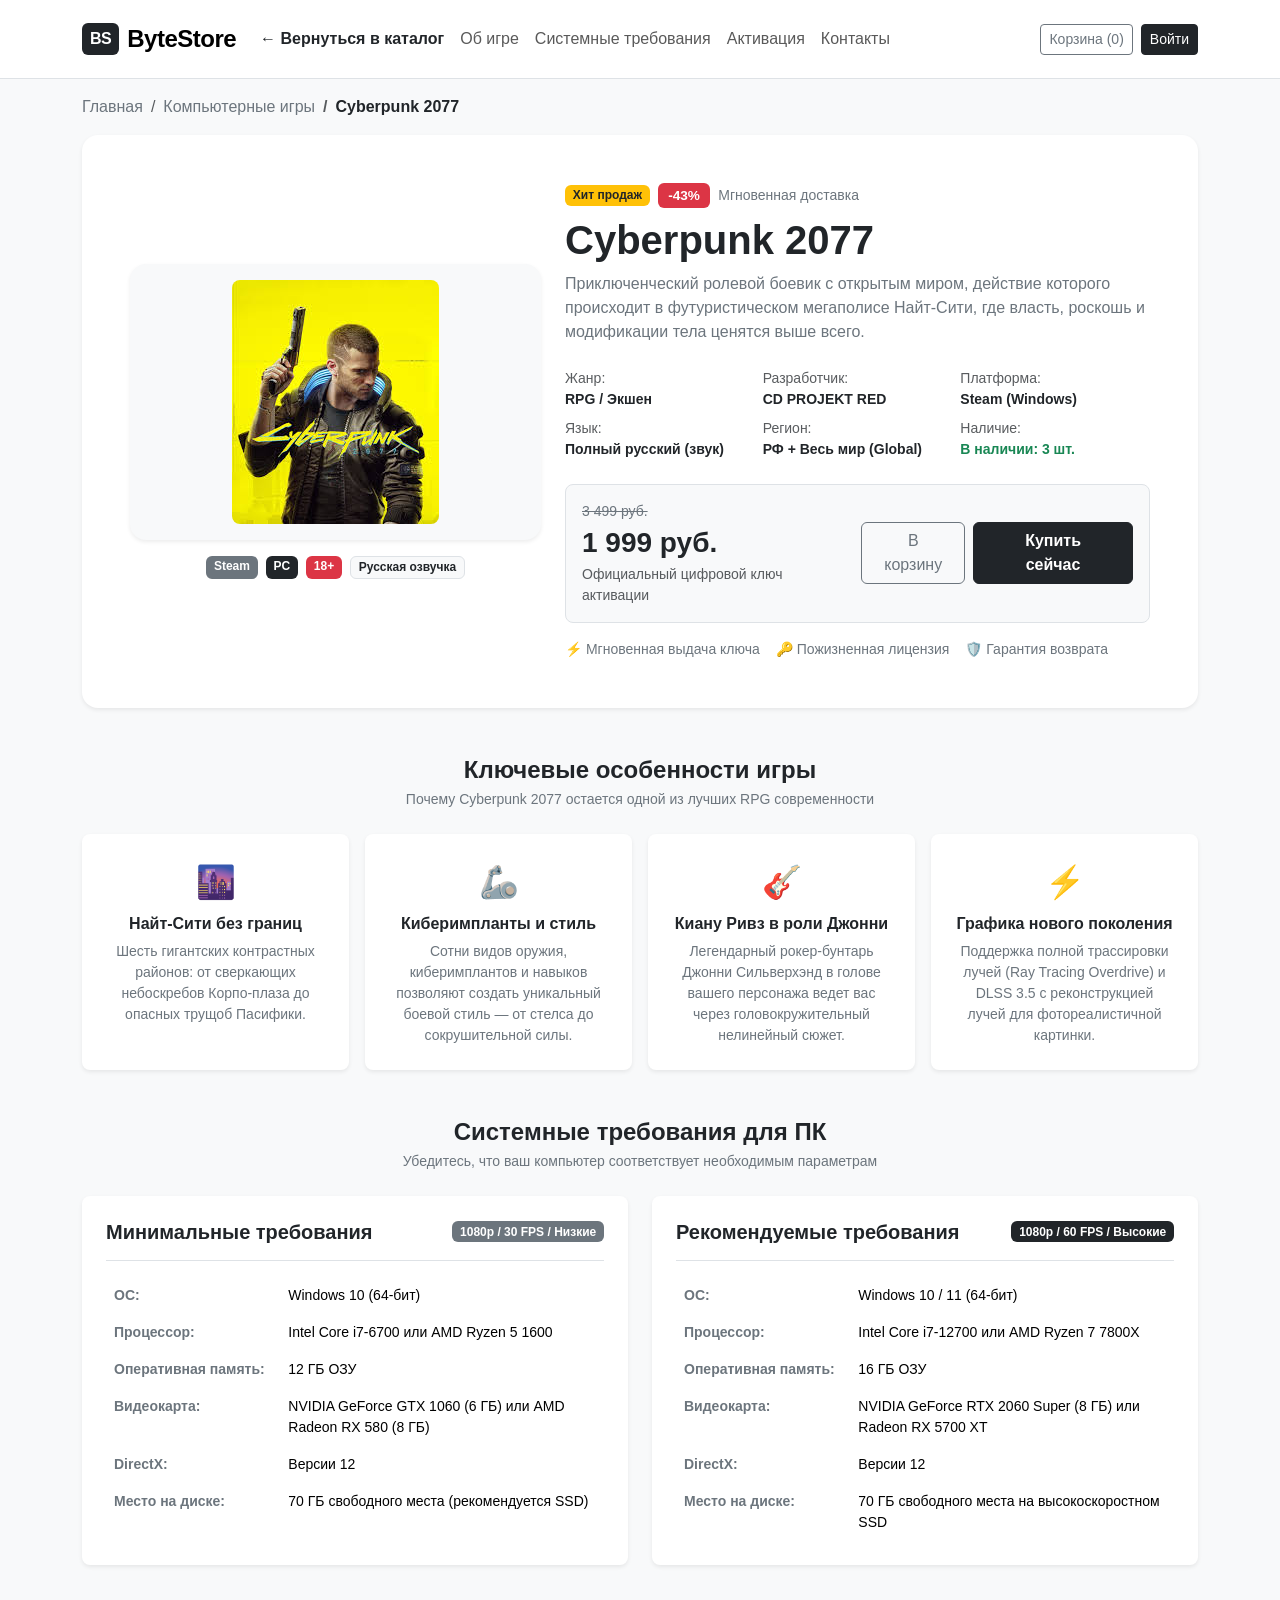
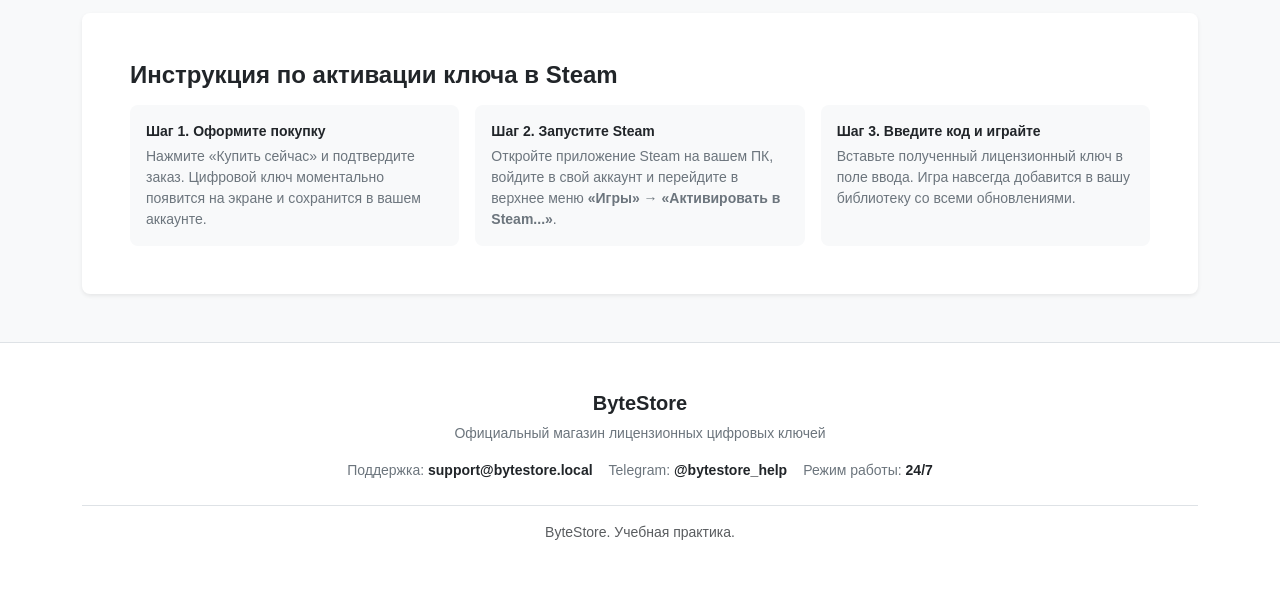
==== cyberpunk.html @ dc024607 "ByteStore" ====
<!DOCTYPE html>
<html lang="ru">
<head>
    <meta charset="UTF-8">
    <meta name="viewport" content="width=device-width, initial-scale=1.0">
    <title>Cyberpunk 2077 — Купить лицензионный ключ Steam | ByteStore</title>
    <!-- шрифты и стили -->
    <link href="https://api.fontshare.com/v2/css?f[]=satoshi@700,500,400&display=swap" rel="stylesheet">
    <link href="https://cdn.jsdelivr.net/npm/bootstrap@5.3.3/dist/css/bootstrap.min.css" rel="stylesheet">
    <style>
        body {
            font-family: 'Satoshi', -apple-system, BlinkMacSystemFont, "Segoe UI", Roboto, sans-serif;
            background-color: #f8f9fa;
            color: #212529;
        }
        .navbar-brand {
            letter-spacing: -0.5px;
        }
        .badge-discount {
            background-color: #dc3545;
            font-size: 0.85rem;
            padding: 0.35rem 0.65rem;
        }
        .feature-box {
            transition: transform 0.2s ease, box-shadow 0.2s ease;
        }
        .feature-box:hover {
            transform: translateY(-3px);
            box-shadow: 0 0.5rem 1rem rgba(0, 0, 0, 0.08) !important;
        }
        .specs-table th {
            width: 35%;
            font-weight: 600;
            color: #6c757d;
        }
    </style>
</head>
<body class="d-flex flex-column min-vh-100">

    <!-- навигационная панель -->
    <nav class="navbar navbar-expand-lg navbar-light bg-white border-bottom sticky-top py-3">
        <div class="container">
            <a class="navbar-brand fw-bold fs-4 d-flex align-items-center gap-2" href="/">
                <span class="bg-dark text-white rounded px-2 py-1 fs-6">BS</span>
                <span>ByteStore</span>
            </a>

            <button class="navbar-toggler border-0" type="button" data-bs-toggle="collapse" data-bs-target="#navbarNav">
                <span class="navbar-toggler-icon"></span>
            </button>

            <div class="collapse navbar-collapse" id="navbarNav">
                <ul class="navbar-nav me-auto">
                    <li class="nav-item">
                        <a class="nav-link text-dark fw-semibold" href="/#catalog">← Вернуться в каталог</a>
                    </li>
                    <li class="nav-item">
                        <a class="nav-link" href="#about">Об игре</a>
                    </li>
                    <li class="nav-item">
                        <a class="nav-link" href="#specs">Системные требования</a>
                    </li>
                    <li class="nav-item">
                        <a class="nav-link" href="#activation">Активация</a>
                    </li>
                    <li class="nav-item">
                        <a class="nav-link" href="#contacts">Контакты</a>
                    </li>
                </ul>

                <div class="d-flex align-items-center gap-2">
                    <button class="btn btn-outline-secondary btn-sm" id="cartBtn" type="button" data-bs-toggle="modal" data-bs-target="#cartModal">
                        Корзина (<span id="cartCount">0</span>)
                    </button>
                    <div id="authContainer">
                        <button class="btn btn-dark btn-sm" id="loginNavBtn" type="button" data-bs-toggle="modal" data-bs-target="#authModal">
                            Войти
                        </button>
                    </div>
                </div>
            </div>
        </div>
    </nav>

    <!-- хлебные крошки -->
    <div class="container py-3">
        <nav aria-label="breadcrumb">
            <ol class="breadcrumb mb-0 small">
                <li class="breadcrumb-item"><a href="/" class="text-secondary text-decoration-none">Главная</a></li>
                <li class="breadcrumb-item"><a href="/#catalog" class="text-secondary text-decoration-none">Компьютерные игры</a></li>
                <li class="breadcrumb-item active text-dark fw-semibold" aria-current="page">Cyberpunk 2077</li>
            </ol>
        </nav>
    </div>

    <!-- главный промо-блок игры -->
    <section class="container mb-5" id="about">
        <div class="card border-0 shadow-sm rounded-4 overflow-hidden bg-white p-4 p-lg-5">
            <div class="row g-4 align-items-center">
                <!-- постер товара -->
                <div class="col-12 col-lg-5 text-center">
                    <div class="p-3 bg-light rounded-4 shadow-sm">
                        <img src="img/cyberpunk.png" alt="Cyberpunk 2077" class="img-fluid rounded-3" style="max-height: 380px; object-fit: contain;">
                    </div>
                    <div class="d-flex justify-content-center gap-2 mt-3">
                        <span class="badge bg-secondary">Steam</span>
                        <span class="badge bg-dark">PC</span>
                        <span class="badge bg-danger">18+</span>
                        <span class="badge bg-light text-dark border">Русская озвучка</span>
                    </div>
                </div>

                <!-- информация о товаре и кнопка покупки -->
                <div class="col-12 col-lg-7">
                    <div class="d-flex align-items-center gap-2 mb-2">
                        <span class="badge bg-warning text-dark fw-semibold">Хит продаж</span>
                        <span class="badge badge-discount fw-semibold">-43%</span>
                        <span class="text-secondary small">Мгновенная доставка</span>
                    </div>

                    <h1 class="display-6 fw-bold mb-2">Cyberpunk 2077</h1>
                    <p class="text-secondary lead fs-6 mb-4">
                        Приключенческий ролевой боевик с открытым миром, действие которого происходит в футуристическом мегаполисе Найт-Сити, где власть, роскошь и модификации тела ценятся выше всего.
                    </p>

                    <!-- параметры в виде сетки -->
                    <div class="row g-2 mb-4 small text-secondary">
                        <div class="col-6 col-sm-4">
                            <span class="d-block text-muted">Жанр:</span>
                            <strong class="text-dark">RPG / Экшен</strong>
                        </div>
                        <div class="col-6 col-sm-4">
                            <span class="d-block text-muted">Разработчик:</span>
                            <strong class="text-dark">CD PROJEKT RED</strong>
                        </div>
                        <div class="col-6 col-sm-4">
                            <span class="d-block text-muted">Платформа:</span>
                            <strong class="text-dark">Steam (Windows)</strong>
                        </div>
                        <div class="col-6 col-sm-4">
                            <span class="d-block text-muted">Язык:</span>
                            <strong class="text-dark">Полный русский (звук)</strong>
                        </div>
                        <div class="col-6 col-sm-4">
                            <span class="d-block text-muted">Регион:</span>
                            <strong class="text-dark">РФ + Весь мир (Global)</strong>
                        </div>
                        <div class="col-6 col-sm-4">
                            <span class="d-block text-muted">Наличие:</span>
                            <strong class="text-success" id="stock-1">В наличии: 3 шт.</strong>
                        </div>
                    </div>

                    <!-- блок цены и покупки -->
                    <div class="p-3 bg-light rounded-3 border d-flex flex-column flex-sm-row justify-content-between align-items-sm-center gap-3">
                        <div>
                            <div class="text-secondary small text-decoration-line-through">3 499 руб.</div>
                            <div class="fw-bold fs-3 text-dark">1 999 руб.</div>
                            <div class="text-muted small">Официальный цифровой ключ активации</div>
                        </div>
                        <div class="d-flex gap-2">
                            <button class="btn btn-outline-secondary btn-buy px-3" data-id="1" data-name="Cyberpunk 2077" data-price="1999">
                                В корзину
                            </button>
                            <button class="btn btn-dark px-4 fw-semibold" id="buyInstantBtn">
                                Купить сейчас
                            </button>
                        </div>
                    </div>

                    <div class="mt-3 text-secondary small d-flex gap-3">
                        <span>⚡ Мгновенная выдача ключа</span>
                        <span>🔑 Пожизненная лицензия</span>
                        <span>🛡️ Гарантия возврата</span>
                    </div>
                </div>
            </div>
        </div>
    </section>

    <!-- ключевые особенности игры -->
    <section class="container mb-5">
        <div class="text-center mb-4">
            <h2 class="h4 fw-bold mb-1">Ключевые особенности игры</h2>
            <p class="text-secondary small mb-0">Почему Cyberpunk 2077 остается одной из лучших RPG современности</p>
        </div>

        <div class="row g-3">
            <div class="col-12 col-md-6 col-lg-3">
                <div class="card h-100 border-0 shadow-sm p-4 bg-white feature-box rounded-3 text-center">
                    <div class="fs-2 mb-2">🌆</div>
                    <h5 class="fw-bold fs-6 mb-2">Найт-Сити без границ</h5>
                    <p class="text-secondary small mb-0">Шесть гигантских контрастных районов: от сверкающих небоскребов Корпо-плаза до опасных трущоб Пасифики.</p>
                </div>
            </div>
            <div class="col-12 col-md-6 col-lg-3">
                <div class="card h-100 border-0 shadow-sm p-4 bg-white feature-box rounded-3 text-center">
                    <div class="fs-2 mb-2">🦾</div>
                    <h5 class="fw-bold fs-6 mb-2">Киберимпланты и стиль</h5>
                    <p class="text-secondary small mb-0">Сотни видов оружия, киберимплантов и навыков позволяют создать уникальный боевой стиль — от стелса до сокрушительной силы.</p>
                </div>
            </div>
            <div class="col-12 col-md-6 col-lg-3">
                <div class="card h-100 border-0 shadow-sm p-4 bg-white feature-box rounded-3 text-center">
                    <div class="fs-2 mb-2">🎸</div>
                    <h5 class="fw-bold fs-6 mb-2">Киану Ривз в роли Джонни</h5>
                    <p class="text-secondary small mb-0">Легендарный рокер-бунтарь Джонни Сильверхэнд в голове вашего персонажа ведет вас через головокружительный нелинейный сюжет.</p>
                </div>
            </div>
            <div class="col-12 col-md-6 col-lg-3">
                <div class="card h-100 border-0 shadow-sm p-4 bg-white feature-box rounded-3 text-center">
                    <div class="fs-2 mb-2">⚡</div>
                    <h5 class="fw-bold fs-6 mb-2">Графика нового поколения</h5>
                    <p class="text-secondary small mb-0">Поддержка полной трассировки лучей (Ray Tracing Overdrive) и DLSS 3.5 с реконструкцией лучей для фотореалистичной картинки.</p>
                </div>
            </div>
        </div>
    </section>

    <!-- системные требования -->
    <section class="container mb-5" id="specs">
        <div class="text-center mb-4">
            <h2 class="h4 fw-bold mb-1">Системные требования для ПК</h2>
            <p class="text-secondary small mb-0">Убедитесь, что ваш компьютер соответствует необходимым параметрам</p>
        </div>

        <div class="row g-4">
            <!-- минимальные -->
            <div class="col-12 col-md-6">
                <div class="card h-100 border-0 shadow-sm p-4 bg-white rounded-3">
                    <div class="d-flex justify-content-between align-items-center border-bottom pb-3 mb-3">
                        <h5 class="fw-bold mb-0">Минимальные требования</h5>
                        <span class="badge bg-secondary">1080p / 30 FPS / Низкие</span>
                    </div>
                    <table class="table table-borderless small mb-0 specs-table">
                        <tbody>
                            <tr>
                                <th>ОС:</th>
                                <td>Windows 10 (64-бит)</td>
                            </tr>
                            <tr>
                                <th>Процессор:</th>
                                <td>Intel Core i7-6700 или AMD Ryzen 5 1600</td>
                            </tr>
                            <tr>
                                <th>Оперативная память:</th>
                                <td>12 ГБ ОЗУ</td>
                            </tr>
                            <tr>
                                <th>Видеокарта:</th>
                                <td>NVIDIA GeForce GTX 1060 (6 ГБ) или AMD Radeon RX 580 (8 ГБ)</td>
                            </tr>
                            <tr>
                                <th>DirectX:</th>
                                <td>Версии 12</td>
                            </tr>
                            <tr>
                                <th>Место на диске:</th>
                                <td>70 ГБ свободного места (рекомендуется SSD)</td>
                            </tr>
                        </tbody>
                    </table>
                </div>
            </div>

            <!-- рекомендуемые -->
            <div class="col-12 col-md-6">
                <div class="card h-100 border-0 shadow-sm p-4 bg-white rounded-3">
                    <div class="d-flex justify-content-between align-items-center border-bottom pb-3 mb-3">
                        <h5 class="fw-bold mb-0">Рекомендуемые требования</h5>
                        <span class="badge bg-dark">1080p / 60 FPS / Высокие</span>
                    </div>
                    <table class="table table-borderless small mb-0 specs-table">
                        <tbody>
                            <tr>
                                <th>ОС:</th>
                                <td>Windows 10 / 11 (64-бит)</td>
                            </tr>
                            <tr>
                                <th>Процессор:</th>
                                <td>Intel Core i7-12700 или AMD Ryzen 7 7800X</td>
                            </tr>
                            <tr>
                                <th>Оперативная память:</th>
                                <td>16 ГБ ОЗУ</td>
                            </tr>
                            <tr>
                                <th>Видеокарта:</th>
                                <td>NVIDIA GeForce RTX 2060 Super (8 ГБ) или Radeon RX 5700 XT</td>
                            </tr>
                            <tr>
                                <th>DirectX:</th>
                                <td>Версии 12</td>
                            </tr>
                            <tr>
                                <th>Место на диске:</th>
                                <td>70 ГБ свободного места на высокоскоростном SSD</td>
                            </tr>
                        </tbody>
                    </table>
                </div>
            </div>
        </div>
    </section>

    <!-- инструкция по активации -->
    <section class="container mb-5" id="activation">
        <div class="card border-0 shadow-sm p-4 p-md-5 bg-white rounded-3">
            <h4 class="fw-bold mb-3">Инструкция по активации ключа в Steam</h4>
            <div class="row g-3 text-secondary small">
                <div class="col-12 col-md-4">
                    <div class="p-3 bg-light rounded-3 h-100">
                        <div class="fw-bold text-dark mb-1">Шаг 1. Оформите покупку</div>
                        <p class="mb-0">Нажмите «Купить сейчас» и подтвердите заказ. Цифровой ключ моментально появится на экране и сохранится в вашем аккаунте.</p>
                    </div>
                </div>
                <div class="col-12 col-md-4">
                    <div class="p-3 bg-light rounded-3 h-100">
                        <div class="fw-bold text-dark mb-1">Шаг 2. Запустите Steam</div>
                        <p class="mb-0">Откройте приложение Steam на вашем ПК, войдите в свой аккаунт и перейдите в верхнее меню <strong>«Игры»</strong> &rarr; <strong>«Активировать в Steam...»</strong>.</p>
                    </div>
                </div>
                <div class="col-12 col-md-4">
                    <div class="p-3 bg-light rounded-3 h-100">
                        <div class="fw-bold text-dark mb-1">Шаг 3. Введите код и играйте</div>
                        <p class="mb-0">Вставьте полученный лицензионный ключ в поле ввода. Игра навсегда добавится в вашу библиотеку со всеми обновлениями.</p>
                    </div>
                </div>
            </div>
        </div>
    </section>

    <!-- модальное окно авторизации и регистрации -->
    <div class="modal fade" id="authModal" tabindex="-1">
        <div class="modal-dialog modal-dialog-centered">
            <div class="modal-content">
                <div class="modal-header">
                    <h5 class="modal-title fw-bold" id="authModalTitle">Вход в аккаунт</h5>
                    <button type="button" class="btn-close" data-bs-dismiss="modal"></button>
                </div>
                <div class="modal-body">
                    <form id="authForm">
                        <div class="mb-3">
                            <label class="form-label small text-secondary">Логин</label>
                            <input type="text" class="form-control" id="authLogin" placeholder="Введите логин" required>
                        </div>
                        <div class="mb-3">
                            <label class="form-label small text-secondary">Пароль</label>
                            <input type="password" class="form-control" id="authPassword" placeholder="Введите пароль" required>
                        </div>
                        <div id="authError" class="alert alert-danger py-2 small d-none"></div>
                        <button type="submit" class="btn btn-dark w-100" id="authSubmitBtn">Войти</button>
                    </form>
                    <div class="text-center mt-3">
                        <a href="#" class="small text-secondary" id="authToggleLink">Нет аккаунта? Зарегистрироваться</a>
                    </div>
                </div>
            </div>
        </div>
    </div>

    <!-- модальное окно корзины -->
    <div class="modal fade" id="cartModal" tabindex="-1">
        <div class="modal-dialog modal-dialog-centered">
            <div class="modal-content">
                <div class="modal-header">
                    <h5 class="modal-title fw-bold">Корзина</h5>
                    <button type="button" class="btn-close" data-bs-dismiss="modal"></button>
                </div>
                <div class="modal-body">
                    <div id="cartEmpty" class="text-center py-4 text-secondary">
                        <p class="mb-0">Ваша корзина пуста</p>
                    </div>
                    <ul class="list-group list-group-flush mb-3" id="cartList"></ul>
                    <div class="d-flex justify-content-between align-items-center pt-3 border-top fw-bold">
                        <span>Итого:</span>
                        <span id="cartTotalPrice">0 руб.</span>
                    </div>
                </div>
                <div class="modal-footer">
                    <button type="button" class="btn btn-outline-secondary btn-sm" data-bs-dismiss="modal">Продолжить покупки</button>
                    <button type="button" class="btn btn-dark btn-sm" id="checkoutBtn" disabled>Оформить заказ</button>
                </div>
            </div>
        </div>
    </div>

    <!-- модальное окно успешной покупки -->
    <div class="modal fade" id="successModal" tabindex="-1">
        <div class="modal-dialog modal-dialog-centered">
            <div class="modal-content text-center p-3">
                <div class="modal-body">
                    <div class="mb-3 text-success">
                        <svg xmlns="http://www.w3.org/2000/svg" width="48" height="48" fill="currentColor" class="bi bi-check-circle" viewBox="0 0 16 16">
                            <path d="M8 15A7 7 0 1 1 8 1a7 7 0 0 1 0 14m0 1A8 8 0 1 0 8 0a8 8 0 0 0 0 16"/>
                            <path d="m10.97 4.97-.02.022-3.473 4.425-2.093-2.094a.75.75 0 0 0-1.06 1.06L6.97 11.03a.75.75 0 0 0 1.079-.02l3.992-4.99a.75.75 0 0 0-1.071-1.05"/>
                        </svg>
                    </div>
                    <h5 class="fw-bold mb-2">Оплата прошла успешно!</h5>
                    <p class="text-secondary small mb-3">Ваш цифровой ключ активации Cyberpunk 2077:</p>
                    <div class="p-3 bg-light border rounded font-monospace fw-bold fs-5 text-dark mb-3" id="issuedKey">
                        XXXX-XXXX-XXXX-XXXX
                    </div>
                    <p class="text-secondary small">Ключ моментально готов к активации в Steam.</p>
                    <button type="button" class="btn btn-dark btn-sm w-100" data-bs-dismiss="modal">Отлично</button>
                </div>
            </div>
        </div>
    </div>

    <!-- модальное окно личного кабинета (мои покупки) -->
    <div class="modal fade" id="userKeysModal" tabindex="-1">
        <div class="modal-dialog modal-dialog-centered">
            <div class="modal-content">
                <div class="modal-header">
                    <h5 class="modal-title fw-bold">Мои купленные ключи</h5>
                    <button type="button" class="btn-close" data-bs-dismiss="modal"></button>
                </div>
                <div class="modal-body">
                    <div id="userKeysEmpty" class="text-center py-4 text-secondary">
                        <p class="mb-0">У вас пока нет купленных ключей</p>
                    </div>
                    <ul class="list-group list-group-flush" id="userKeysList"></ul>
                </div>
                <div class="modal-footer">
                    <button type="button" class="btn btn-outline-secondary btn-sm" data-bs-dismiss="modal">Закрыть</button>
                </div>
            </div>
        </div>
    </div>

    <!-- подвал -->
    <footer id="contacts" class="bg-white border-top py-5 text-secondary small mt-auto">
        <div class="container text-center">
            <h5 class="fw-bold text-dark mb-2">ByteStore</h5>
            <p class="text-secondary mb-3">Официальный магазин лицензионных цифровых ключей</p>
            <div class="d-inline-flex flex-column flex-sm-row gap-3 text-secondary mb-4">
                <span>Поддержка: <strong class="text-dark">support@bytestore.local</strong></span>
                <span>Telegram: <strong class="text-dark">@bytestore_help</strong></span>
                <span>Режим работы: <strong class="text-dark">24/7</strong></span>
            </div>
            <div class="pt-3 border-top text-muted">
                <p class="mb-0">ByteStore. Учебная практика.</p>
            </div>
        </div>
    </footer>

    <script src="https://cdn.jsdelivr.net/npm/bootstrap@5.3.3/dist/js/bootstrap.bundle.min.js"></script>
    <script src="app.js?v=7"></script>
    <script>
        // обработчик для кнопки "Купить сейчас"
        document.getElementById('buyInstantBtn')?.addEventListener('click', () => {
            addToCart('1', 'Cyberpunk 2077', 1999);
            const cartModalEl = document.getElementById('cartModal');
            const cartModal = bootstrap.Modal.getInstance(cartModalEl) || new bootstrap.Modal(cartModalEl);
            cartModal.show();
        });
    </script>
</body>
</html>
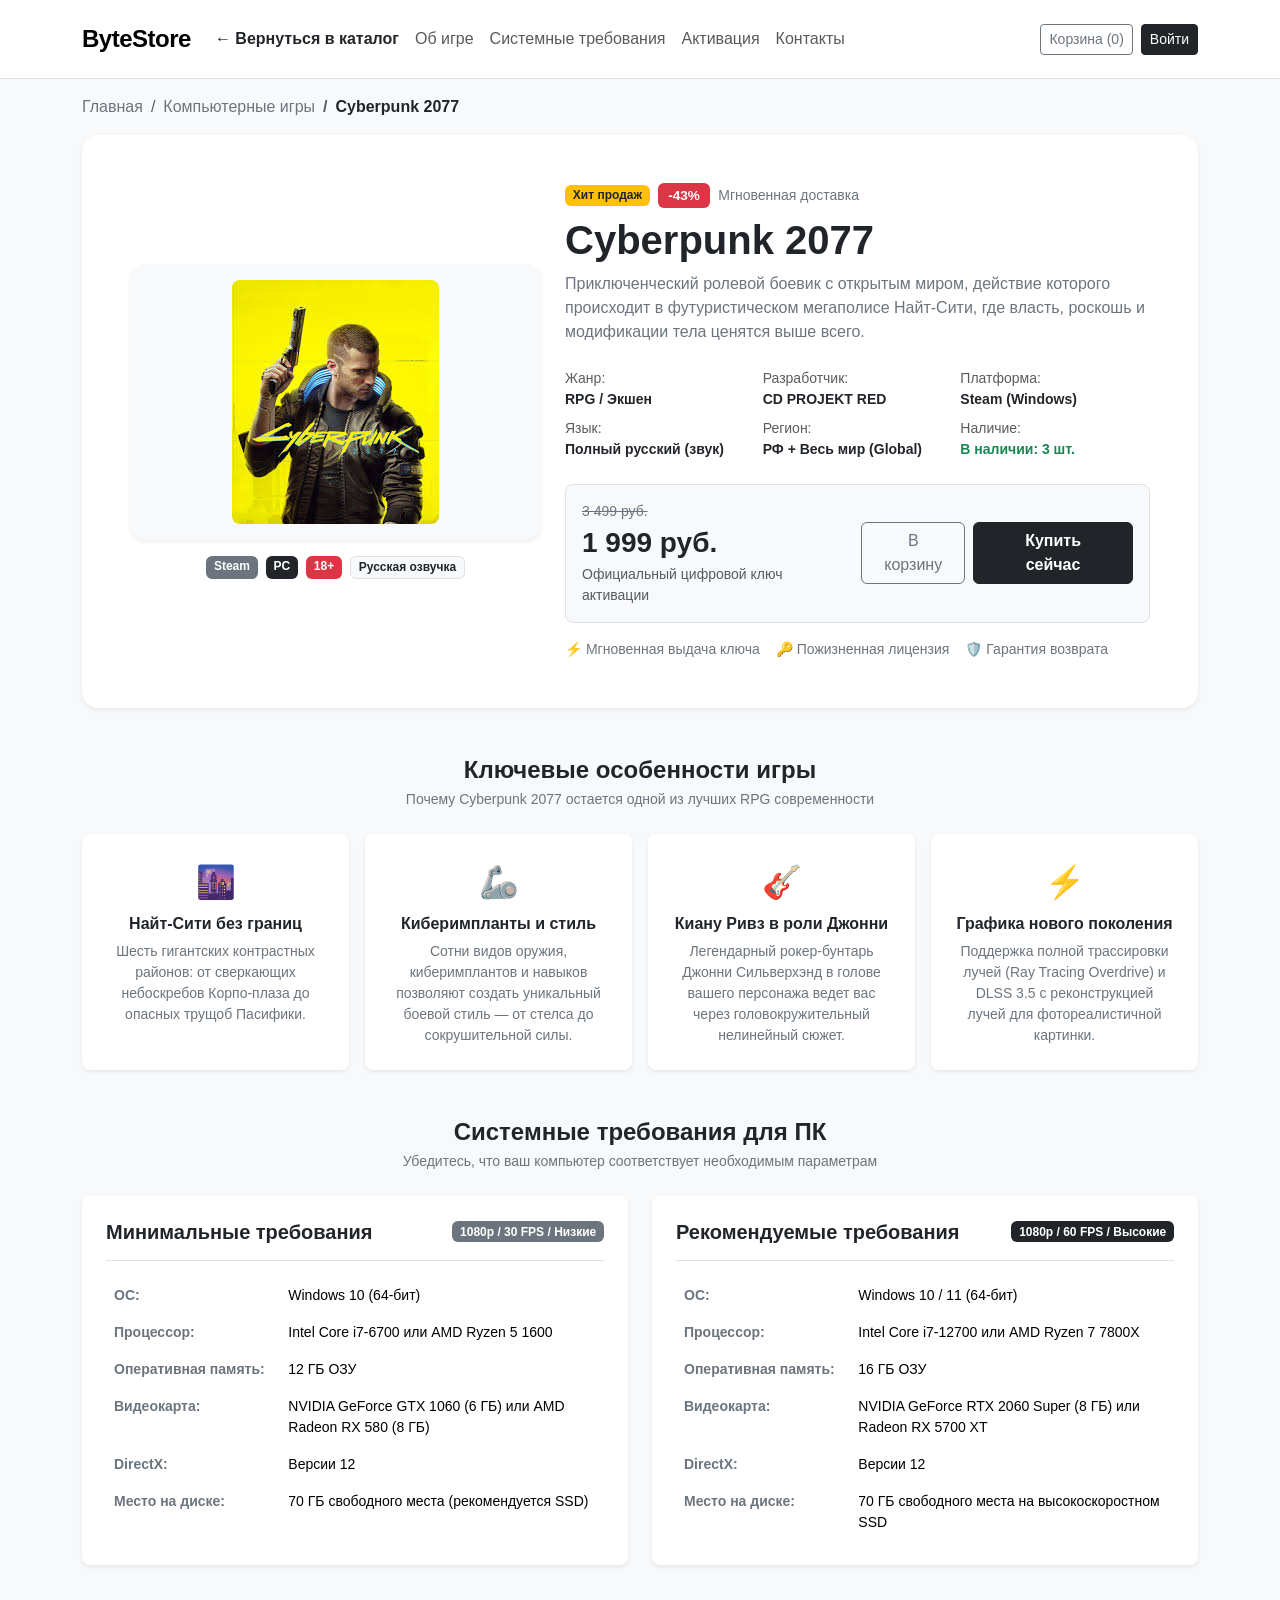
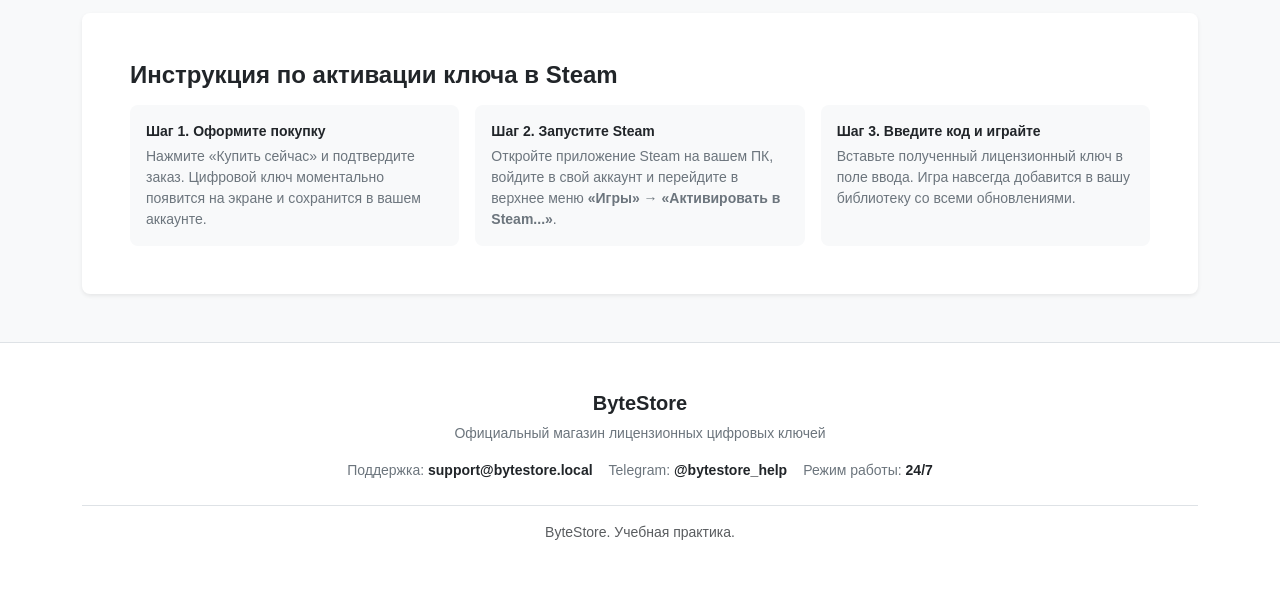
==== commit 305eec49: "ByteStore" ====
--- a/cyberpunk.html
+++ b/cyberpunk.html
@@ -21,13 +21,6 @@
             font-size: 0.85rem;
             padding: 0.35rem 0.65rem;
         }
-        .feature-box {
-            transition: transform 0.2s ease, box-shadow 0.2s ease;
-        }
-        .feature-box:hover {
-            transform: translateY(-3px);
-            box-shadow: 0 0.5rem 1rem rgba(0, 0, 0, 0.08) !important;
-        }
         .specs-table th {
             width: 35%;
             font-weight: 600;
@@ -40,10 +33,7 @@
     <!-- навигационная панель -->
     <nav class="navbar navbar-expand-lg navbar-light bg-white border-bottom sticky-top py-3">
         <div class="container">
-            <a class="navbar-brand fw-bold fs-4 d-flex align-items-center gap-2" href="/">
-                <span class="bg-dark text-white rounded px-2 py-1 fs-6">BS</span>
-                <span>ByteStore</span>
-            </a>
+            <a class="navbar-brand fw-bold fs-4" href="/">ByteStore</a>
 
             <button class="navbar-toggler border-0" type="button" data-bs-toggle="collapse" data-bs-target="#navbarNav">
                 <span class="navbar-toggler-icon"></span>
@@ -187,28 +177,28 @@
 
         <div class="row g-3">
             <div class="col-12 col-md-6 col-lg-3">
-                <div class="card h-100 border-0 shadow-sm p-4 bg-white feature-box rounded-3 text-center">
+                <div class="card h-100 border-0 shadow-sm p-4 bg-white rounded-3 text-center">
                     <div class="fs-2 mb-2">🌆</div>
                     <h5 class="fw-bold fs-6 mb-2">Найт-Сити без границ</h5>
                     <p class="text-secondary small mb-0">Шесть гигантских контрастных районов: от сверкающих небоскребов Корпо-плаза до опасных трущоб Пасифики.</p>
                 </div>
             </div>
             <div class="col-12 col-md-6 col-lg-3">
-                <div class="card h-100 border-0 shadow-sm p-4 bg-white feature-box rounded-3 text-center">
+                <div class="card h-100 border-0 shadow-sm p-4 bg-white rounded-3 text-center">
                     <div class="fs-2 mb-2">🦾</div>
                     <h5 class="fw-bold fs-6 mb-2">Киберимпланты и стиль</h5>
                     <p class="text-secondary small mb-0">Сотни видов оружия, киберимплантов и навыков позволяют создать уникальный боевой стиль — от стелса до сокрушительной силы.</p>
                 </div>
             </div>
             <div class="col-12 col-md-6 col-lg-3">
-                <div class="card h-100 border-0 shadow-sm p-4 bg-white feature-box rounded-3 text-center">
+                <div class="card h-100 border-0 shadow-sm p-4 bg-white rounded-3 text-center">
                     <div class="fs-2 mb-2">🎸</div>
                     <h5 class="fw-bold fs-6 mb-2">Киану Ривз в роли Джонни</h5>
                     <p class="text-secondary small mb-0">Легендарный рокер-бунтарь Джонни Сильверхэнд в голове вашего персонажа ведет вас через головокружительный нелинейный сюжет.</p>
                 </div>
             </div>
             <div class="col-12 col-md-6 col-lg-3">
-                <div class="card h-100 border-0 shadow-sm p-4 bg-white feature-box rounded-3 text-center">
+                <div class="card h-100 border-0 shadow-sm p-4 bg-white rounded-3 text-center">
                     <div class="fs-2 mb-2">⚡</div>
                     <h5 class="fw-bold fs-6 mb-2">Графика нового поколения</h5>
                     <p class="text-secondary small mb-0">Поддержка полной трассировки лучей (Ray Tracing Overdrive) и DLSS 3.5 с реконструкцией лучей для фотореалистичной картинки.</p>
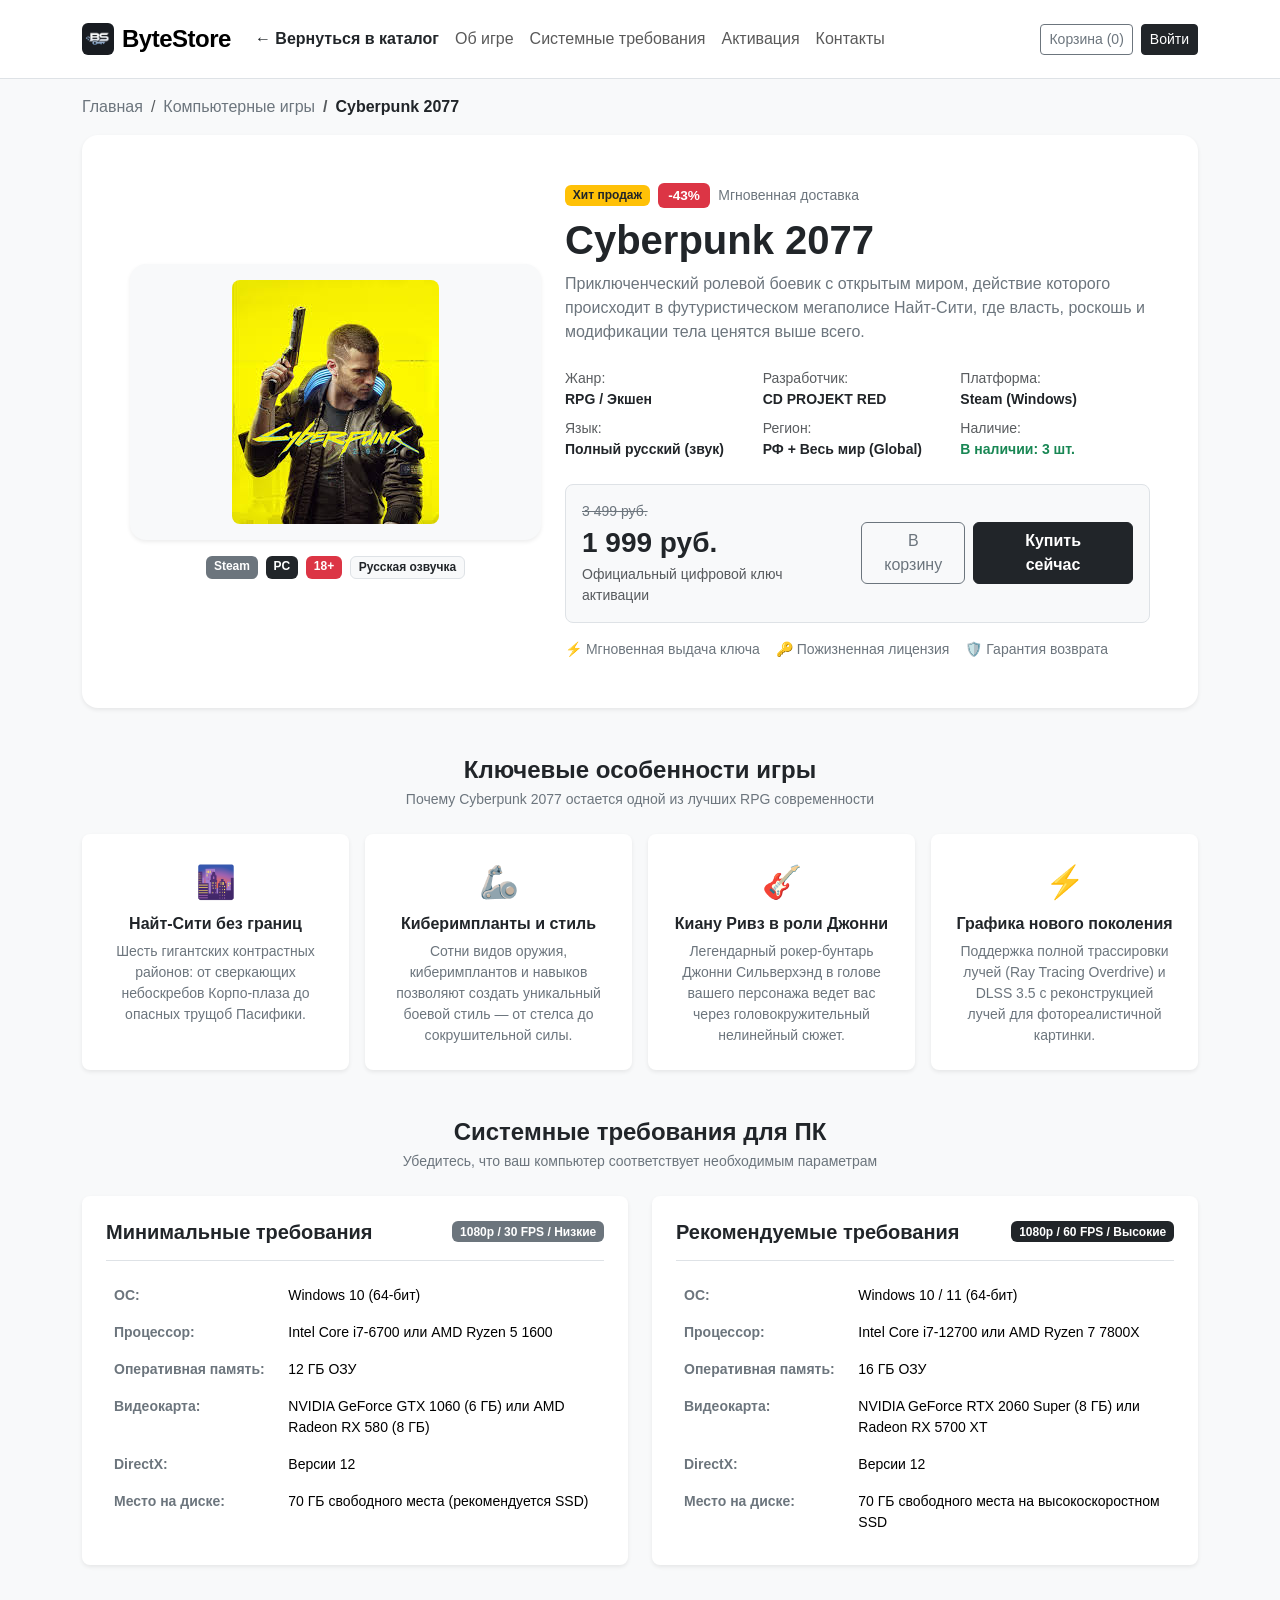
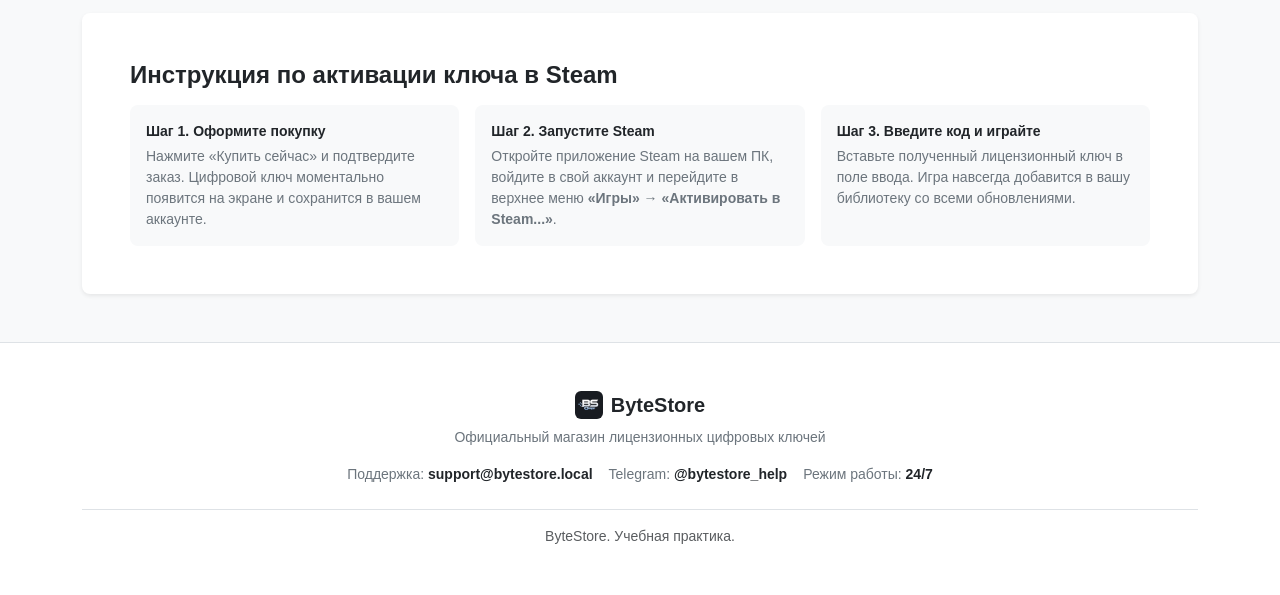
==== commit 85831296: "ByteStore" ====
--- a/cyberpunk.html
+++ b/cyberpunk.html
@@ -4,6 +4,7 @@
     <meta charset="UTF-8">
     <meta name="viewport" content="width=device-width, initial-scale=1.0">
     <title>Cyberpunk 2077 — Купить лицензионный ключ Steam | ByteStore</title>
+    <link rel="icon" type="image/png" href="img/ByteStore.png">
     <!-- шрифты и стили -->
     <link href="https://api.fontshare.com/v2/css?f[]=satoshi@700,500,400&display=swap" rel="stylesheet">
     <link href="https://cdn.jsdelivr.net/npm/bootstrap@5.3.3/dist/css/bootstrap.min.css" rel="stylesheet">
@@ -33,7 +34,10 @@
     <!-- навигационная панель -->
     <nav class="navbar navbar-expand-lg navbar-light bg-white border-bottom sticky-top py-3">
         <div class="container">
-            <a class="navbar-brand fw-bold fs-4" href="/">ByteStore</a>
+            <a class="navbar-brand fw-bold fs-4 d-flex align-items-center gap-2" href="/">
+                <img src="img/ByteStore.png" alt="ByteStore" width="32" height="32" class="rounded-2">
+                <span>ByteStore</span>
+            </a>
 
             <button class="navbar-toggler border-0" type="button" data-bs-toggle="collapse" data-bs-target="#navbarNav">
                 <span class="navbar-toggler-icon"></span>
@@ -422,7 +426,10 @@
     <!-- подвал -->
     <footer id="contacts" class="bg-white border-top py-5 text-secondary small mt-auto">
         <div class="container text-center">
-            <h5 class="fw-bold text-dark mb-2">ByteStore</h5>
+            <div class="d-flex align-items-center justify-content-center gap-2 mb-2">
+                <img src="img/ByteStore.png" alt="ByteStore" width="28" height="28" class="rounded-2">
+                <h5 class="fw-bold text-dark mb-0">ByteStore</h5>
+            </div>
             <p class="text-secondary mb-3">Официальный магазин лицензионных цифровых ключей</p>
             <div class="d-inline-flex flex-column flex-sm-row gap-3 text-secondary mb-4">
                 <span>Поддержка: <strong class="text-dark">support@bytestore.local</strong></span>
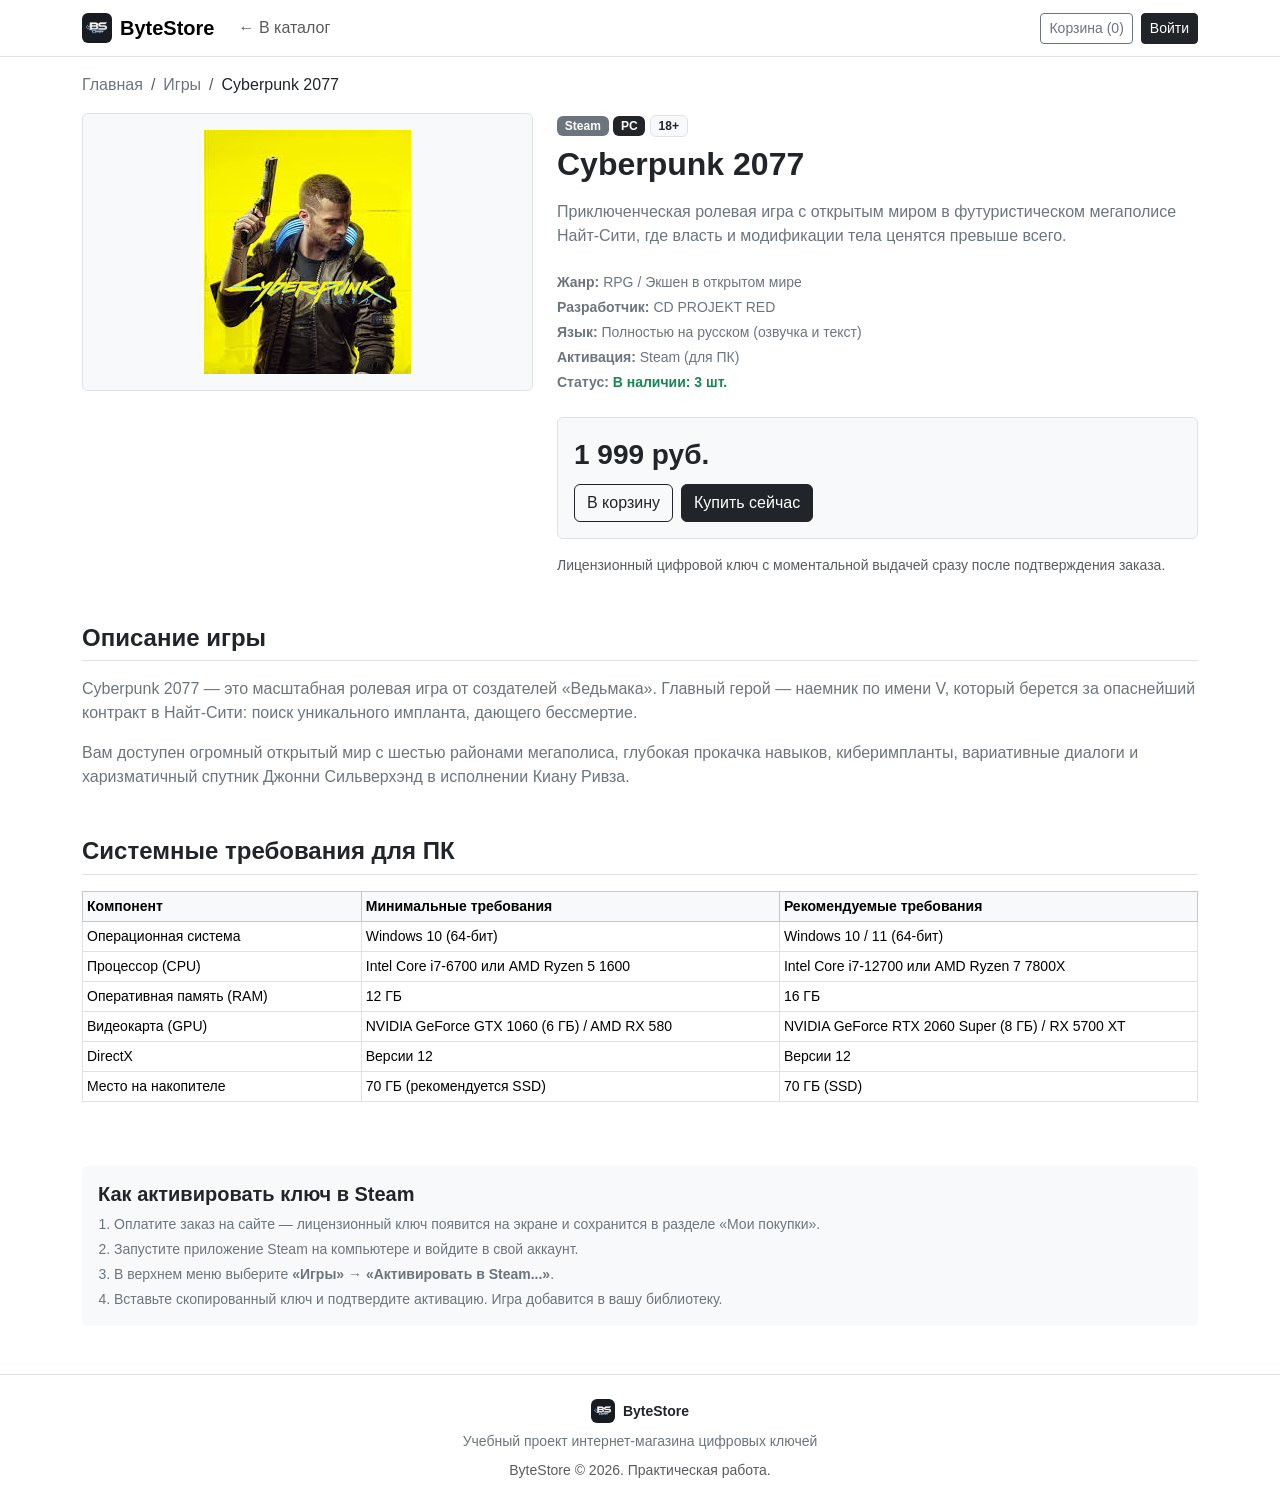
==== commit 716744fd: "ByteStore" ====
--- a/cyberpunk.html
+++ b/cyberpunk.html
@@ -3,62 +3,36 @@
 <head>
     <meta charset="UTF-8">
     <meta name="viewport" content="width=device-width, initial-scale=1.0">
-    <title>Cyberpunk 2077 — Купить лицензионный ключ Steam | ByteStore</title>
+    <title>Cyberpunk 2077 — Купить ключ | ByteStore</title>
     <link rel="icon" type="image/png" href="img/ByteStore.png">
-    <!-- шрифты и стили -->
     <link href="https://api.fontshare.com/v2/css?f[]=satoshi@700,500,400&display=swap" rel="stylesheet">
     <link href="https://cdn.jsdelivr.net/npm/bootstrap@5.3.3/dist/css/bootstrap.min.css" rel="stylesheet">
     <style>
         body {
-            font-family: 'Satoshi', -apple-system, BlinkMacSystemFont, "Segoe UI", Roboto, sans-serif;
-            background-color: #f8f9fa;
+            font-family: 'Satoshi', sans-serif;
+            background-color: #fff;
             color: #212529;
-        }
-        .navbar-brand {
-            letter-spacing: -0.5px;
-        }
-        .badge-discount {
-            background-color: #dc3545;
-            font-size: 0.85rem;
-            padding: 0.35rem 0.65rem;
-        }
-        .specs-table th {
-            width: 35%;
-            font-weight: 600;
-            color: #6c757d;
         }
     </style>
 </head>
 <body class="d-flex flex-column min-vh-100">
 
-    <!-- навигационная панель -->
-    <nav class="navbar navbar-expand-lg navbar-light bg-white border-bottom sticky-top py-3">
+    <!-- навигация -->
+    <nav class="navbar navbar-expand-lg bg-white border-bottom sticky-top py-2">
         <div class="container">
-            <a class="navbar-brand fw-bold fs-4 d-flex align-items-center gap-2" href="/">
-                <img src="img/ByteStore.png" alt="ByteStore" width="32" height="32" class="rounded-2">
+            <a class="navbar-brand fw-bold d-flex align-items-center gap-2" href="/">
+                <img src="img/ByteStore.png" alt="ByteStore" width="30" height="30" class="rounded">
                 <span>ByteStore</span>
             </a>
 
-            <button class="navbar-toggler border-0" type="button" data-bs-toggle="collapse" data-bs-target="#navbarNav">
+            <button class="navbar-toggler" type="button" data-bs-toggle="collapse" data-bs-target="#navbarNav">
                 <span class="navbar-toggler-icon"></span>
             </button>
 
             <div class="collapse navbar-collapse" id="navbarNav">
                 <ul class="navbar-nav me-auto">
                     <li class="nav-item">
-                        <a class="nav-link text-dark fw-semibold" href="/#catalog">← Вернуться в каталог</a>
-                    </li>
-                    <li class="nav-item">
-                        <a class="nav-link" href="#about">Об игре</a>
-                    </li>
-                    <li class="nav-item">
-                        <a class="nav-link" href="#specs">Системные требования</a>
-                    </li>
-                    <li class="nav-item">
-                        <a class="nav-link" href="#activation">Активация</a>
-                    </li>
-                    <li class="nav-item">
-                        <a class="nav-link" href="#contacts">Контакты</a>
+                        <a class="nav-link" href="/#catalog">← В каталог</a>
                     </li>
                 </ul>
 
@@ -79,252 +53,137 @@
     <!-- хлебные крошки -->
     <div class="container py-3">
         <nav aria-label="breadcrumb">
-            <ol class="breadcrumb mb-0 small">
+            <ol class="breadcrumb small mb-0">
                 <li class="breadcrumb-item"><a href="/" class="text-secondary text-decoration-none">Главная</a></li>
-                <li class="breadcrumb-item"><a href="/#catalog" class="text-secondary text-decoration-none">Компьютерные игры</a></li>
-                <li class="breadcrumb-item active text-dark fw-semibold" aria-current="page">Cyberpunk 2077</li>
+                <li class="breadcrumb-item"><a href="/#catalog" class="text-secondary text-decoration-none">Игры</a></li>
+                <li class="breadcrumb-item active text-dark" aria-current="page">Cyberpunk 2077</li>
             </ol>
         </nav>
     </div>
 
-    <!-- главный промо-блок игры -->
-    <section class="container mb-5" id="about">
-        <div class="card border-0 shadow-sm rounded-4 overflow-hidden bg-white p-4 p-lg-5">
-            <div class="row g-4 align-items-center">
-                <!-- постер товара -->
-                <div class="col-12 col-lg-5 text-center">
-                    <div class="p-3 bg-light rounded-4 shadow-sm">
-                        <img src="img/cyberpunk.png" alt="Cyberpunk 2077" class="img-fluid rounded-3" style="max-height: 380px; object-fit: contain;">
-                    </div>
-                    <div class="d-flex justify-content-center gap-2 mt-3">
-                        <span class="badge bg-secondary">Steam</span>
-                        <span class="badge bg-dark">PC</span>
-                        <span class="badge bg-danger">18+</span>
-                        <span class="badge bg-light text-dark border">Русская озвучка</span>
-                    </div>
-                </div>
-
-                <!-- информация о товаре и кнопка покупки -->
-                <div class="col-12 col-lg-7">
-                    <div class="d-flex align-items-center gap-2 mb-2">
-                        <span class="badge bg-warning text-dark fw-semibold">Хит продаж</span>
-                        <span class="badge badge-discount fw-semibold">-43%</span>
-                        <span class="text-secondary small">Мгновенная доставка</span>
-                    </div>
-
-                    <h1 class="display-6 fw-bold mb-2">Cyberpunk 2077</h1>
-                    <p class="text-secondary lead fs-6 mb-4">
-                        Приключенческий ролевой боевик с открытым миром, действие которого происходит в футуристическом мегаполисе Найт-Сити, где власть, роскошь и модификации тела ценятся выше всего.
-                    </p>
-
-                    <!-- параметры в виде сетки -->
-                    <div class="row g-2 mb-4 small text-secondary">
-                        <div class="col-6 col-sm-4">
-                            <span class="d-block text-muted">Жанр:</span>
-                            <strong class="text-dark">RPG / Экшен</strong>
-                        </div>
-                        <div class="col-6 col-sm-4">
-                            <span class="d-block text-muted">Разработчик:</span>
-                            <strong class="text-dark">CD PROJEKT RED</strong>
-                        </div>
-                        <div class="col-6 col-sm-4">
-                            <span class="d-block text-muted">Платформа:</span>
-                            <strong class="text-dark">Steam (Windows)</strong>
-                        </div>
-                        <div class="col-6 col-sm-4">
-                            <span class="d-block text-muted">Язык:</span>
-                            <strong class="text-dark">Полный русский (звук)</strong>
-                        </div>
-                        <div class="col-6 col-sm-4">
-                            <span class="d-block text-muted">Регион:</span>
-                            <strong class="text-dark">РФ + Весь мир (Global)</strong>
-                        </div>
-                        <div class="col-6 col-sm-4">
-                            <span class="d-block text-muted">Наличие:</span>
-                            <strong class="text-success" id="stock-1">В наличии: 3 шт.</strong>
-                        </div>
-                    </div>
-
-                    <!-- блок цены и покупки -->
-                    <div class="p-3 bg-light rounded-3 border d-flex flex-column flex-sm-row justify-content-between align-items-sm-center gap-3">
-                        <div>
-                            <div class="text-secondary small text-decoration-line-through">3 499 руб.</div>
-                            <div class="fw-bold fs-3 text-dark">1 999 руб.</div>
-                            <div class="text-muted small">Официальный цифровой ключ активации</div>
-                        </div>
-                        <div class="d-flex gap-2">
-                            <button class="btn btn-outline-secondary btn-buy px-3" data-id="1" data-name="Cyberpunk 2077" data-price="1999">
-                                В корзину
-                            </button>
-                            <button class="btn btn-dark px-4 fw-semibold" id="buyInstantBtn">
-                                Купить сейчас
-                            </button>
-                        </div>
-                    </div>
-
-                    <div class="mt-3 text-secondary small d-flex gap-3">
-                        <span>⚡ Мгновенная выдача ключа</span>
-                        <span>🔑 Пожизненная лицензия</span>
-                        <span>🛡️ Гарантия возврата</span>
-                    </div>
-                </div>
-            </div>
-        </div>
-    </section>
-
-    <!-- ключевые особенности игры -->
-    <section class="container mb-5">
-        <div class="text-center mb-4">
-            <h2 class="h4 fw-bold mb-1">Ключевые особенности игры</h2>
-            <p class="text-secondary small mb-0">Почему Cyberpunk 2077 остается одной из лучших RPG современности</p>
-        </div>
-
-        <div class="row g-3">
-            <div class="col-12 col-md-6 col-lg-3">
-                <div class="card h-100 border-0 shadow-sm p-4 bg-white rounded-3 text-center">
-                    <div class="fs-2 mb-2">🌆</div>
-                    <h5 class="fw-bold fs-6 mb-2">Найт-Сити без границ</h5>
-                    <p class="text-secondary small mb-0">Шесть гигантских контрастных районов: от сверкающих небоскребов Корпо-плаза до опасных трущоб Пасифики.</p>
-                </div>
-            </div>
-            <div class="col-12 col-md-6 col-lg-3">
-                <div class="card h-100 border-0 shadow-sm p-4 bg-white rounded-3 text-center">
-                    <div class="fs-2 mb-2">🦾</div>
-                    <h5 class="fw-bold fs-6 mb-2">Киберимпланты и стиль</h5>
-                    <p class="text-secondary small mb-0">Сотни видов оружия, киберимплантов и навыков позволяют создать уникальный боевой стиль — от стелса до сокрушительной силы.</p>
-                </div>
-            </div>
-            <div class="col-12 col-md-6 col-lg-3">
-                <div class="card h-100 border-0 shadow-sm p-4 bg-white rounded-3 text-center">
-                    <div class="fs-2 mb-2">🎸</div>
-                    <h5 class="fw-bold fs-6 mb-2">Киану Ривз в роли Джонни</h5>
-                    <p class="text-secondary small mb-0">Легендарный рокер-бунтарь Джонни Сильверхэнд в голове вашего персонажа ведет вас через головокружительный нелинейный сюжет.</p>
-                </div>
-            </div>
-            <div class="col-12 col-md-6 col-lg-3">
-                <div class="card h-100 border-0 shadow-sm p-4 bg-white rounded-3 text-center">
-                    <div class="fs-2 mb-2">⚡</div>
-                    <h5 class="fw-bold fs-6 mb-2">Графика нового поколения</h5>
-                    <p class="text-secondary small mb-0">Поддержка полной трассировки лучей (Ray Tracing Overdrive) и DLSS 3.5 с реконструкцией лучей для фотореалистичной картинки.</p>
-                </div>
-            </div>
-        </div>
-    </section>
-
-    <!-- системные требования -->
-    <section class="container mb-5" id="specs">
-        <div class="text-center mb-4">
-            <h2 class="h4 fw-bold mb-1">Системные требования для ПК</h2>
-            <p class="text-secondary small mb-0">Убедитесь, что ваш компьютер соответствует необходимым параметрам</p>
-        </div>
-
-        <div class="row g-4">
-            <!-- минимальные -->
-            <div class="col-12 col-md-6">
-                <div class="card h-100 border-0 shadow-sm p-4 bg-white rounded-3">
-                    <div class="d-flex justify-content-between align-items-center border-bottom pb-3 mb-3">
-                        <h5 class="fw-bold mb-0">Минимальные требования</h5>
-                        <span class="badge bg-secondary">1080p / 30 FPS / Низкие</span>
-                    </div>
-                    <table class="table table-borderless small mb-0 specs-table">
-                        <tbody>
-                            <tr>
-                                <th>ОС:</th>
-                                <td>Windows 10 (64-бит)</td>
-                            </tr>
-                            <tr>
-                                <th>Процессор:</th>
-                                <td>Intel Core i7-6700 или AMD Ryzen 5 1600</td>
-                            </tr>
-                            <tr>
-                                <th>Оперативная память:</th>
-                                <td>12 ГБ ОЗУ</td>
-                            </tr>
-                            <tr>
-                                <th>Видеокарта:</th>
-                                <td>NVIDIA GeForce GTX 1060 (6 ГБ) или AMD Radeon RX 580 (8 ГБ)</td>
-                            </tr>
-                            <tr>
-                                <th>DirectX:</th>
-                                <td>Версии 12</td>
-                            </tr>
-                            <tr>
-                                <th>Место на диске:</th>
-                                <td>70 ГБ свободного места (рекомендуется SSD)</td>
-                            </tr>
-                        </tbody>
-                    </table>
-                </div>
-            </div>
-
-            <!-- рекомендуемые -->
-            <div class="col-12 col-md-6">
-                <div class="card h-100 border-0 shadow-sm p-4 bg-white rounded-3">
-                    <div class="d-flex justify-content-between align-items-center border-bottom pb-3 mb-3">
-                        <h5 class="fw-bold mb-0">Рекомендуемые требования</h5>
-                        <span class="badge bg-dark">1080p / 60 FPS / Высокие</span>
-                    </div>
-                    <table class="table table-borderless small mb-0 specs-table">
-                        <tbody>
-                            <tr>
-                                <th>ОС:</th>
-                                <td>Windows 10 / 11 (64-бит)</td>
-                            </tr>
-                            <tr>
-                                <th>Процессор:</th>
-                                <td>Intel Core i7-12700 или AMD Ryzen 7 7800X</td>
-                            </tr>
-                            <tr>
-                                <th>Оперативная память:</th>
-                                <td>16 ГБ ОЗУ</td>
-                            </tr>
-                            <tr>
-                                <th>Видеокарта:</th>
-                                <td>NVIDIA GeForce RTX 2060 Super (8 ГБ) или Radeon RX 5700 XT</td>
-                            </tr>
-                            <tr>
-                                <th>DirectX:</th>
-                                <td>Версии 12</td>
-                            </tr>
-                            <tr>
-                                <th>Место на диске:</th>
-                                <td>70 ГБ свободного места на высокоскоростном SSD</td>
-                            </tr>
-                        </tbody>
-                    </table>
-                </div>
-            </div>
-        </div>
-    </section>
-
-    <!-- инструкция по активации -->
-    <section class="container mb-5" id="activation">
-        <div class="card border-0 shadow-sm p-4 p-md-5 bg-white rounded-3">
-            <h4 class="fw-bold mb-3">Инструкция по активации ключа в Steam</h4>
-            <div class="row g-3 text-secondary small">
-                <div class="col-12 col-md-4">
-                    <div class="p-3 bg-light rounded-3 h-100">
-                        <div class="fw-bold text-dark mb-1">Шаг 1. Оформите покупку</div>
-                        <p class="mb-0">Нажмите «Купить сейчас» и подтвердите заказ. Цифровой ключ моментально появится на экране и сохранится в вашем аккаунте.</p>
-                    </div>
-                </div>
-                <div class="col-12 col-md-4">
-                    <div class="p-3 bg-light rounded-3 h-100">
-                        <div class="fw-bold text-dark mb-1">Шаг 2. Запустите Steam</div>
-                        <p class="mb-0">Откройте приложение Steam на вашем ПК, войдите в свой аккаунт и перейдите в верхнее меню <strong>«Игры»</strong> &rarr; <strong>«Активировать в Steam...»</strong>.</p>
-                    </div>
-                </div>
-                <div class="col-12 col-md-4">
-                    <div class="p-3 bg-light rounded-3 h-100">
-                        <div class="fw-bold text-dark mb-1">Шаг 3. Введите код и играйте</div>
-                        <p class="mb-0">Вставьте полученный лицензионный ключ в поле ввода. Игра навсегда добавится в вашу библиотеку со всеми обновлениями.</p>
-                    </div>
-                </div>
-            </div>
-        </div>
-    </section>
-
-    <!-- модальное окно авторизации и регистрации -->
+    <!-- основной блок товара -->
+    <main class="container mb-5">
+        <div class="row g-4 mb-5">
+            <!-- постер товара -->
+            <div class="col-12 col-md-5 text-center">
+                <div class="border rounded p-3 bg-light">
+                    <img src="img/cyberpunk.png" alt="Cyberpunk 2077" class="img-fluid" style="max-height: 350px; object-fit: contain;">
+                </div>
+            </div>
+
+            <!-- информация о товаре -->
+            <div class="col-12 col-md-7">
+                <div class="mb-2">
+                    <span class="badge bg-secondary">Steam</span>
+                    <span class="badge bg-dark">PC</span>
+                    <span class="badge bg-light text-dark border">18+</span>
+                </div>
+
+                <h1 class="h2 fw-bold mb-3">Cyberpunk 2077</h1>
+                <p class="text-secondary mb-4">
+                    Приключенческая ролевая игра с открытым миром в футуристическом мегаполисе Найт-Сити, где власть и модификации тела ценятся превыше всего.
+                </p>
+
+                <!-- характеристики -->
+                <ul class="list-unstyled small text-secondary mb-4">
+                    <li class="mb-1"><strong>Жанр:</strong> RPG / Экшен в открытом мире</li>
+                    <li class="mb-1"><strong>Разработчик:</strong> CD PROJEKT RED</li>
+                    <li class="mb-1"><strong>Язык:</strong> Полностью на русском (озвучка и текст)</li>
+                    <li class="mb-1"><strong>Активация:</strong> Steam (для ПК)</li>
+                    <li class="mb-1"><strong>Статус:</strong> <span class="text-success fw-bold" id="stock-1">В наличии: 3 шт.</span></li>
+                </ul>
+
+                <!-- блок цены и кнопок -->
+                <div class="p-3 bg-light rounded border mb-3">
+                    <div class="fs-3 fw-bold mb-2">1 999 руб.</div>
+                    <div class="d-flex gap-2">
+                        <button class="btn btn-outline-dark btn-buy" data-id="1" data-name="Cyberpunk 2077" data-price="1999">
+                            В корзину
+                        </button>
+                        <button class="btn btn-dark" id="buyInstantBtn">
+                            Купить сейчас
+                        </button>
+                    </div>
+                </div>
+
+                <div class="small text-muted">
+                    Лицензионный цифровой ключ с моментальной выдачей сразу после подтверждения заказа.
+                </div>
+            </div>
+        </div>
+
+        <!-- описание игры -->
+        <div class="mb-5">
+            <h3 class="h4 fw-bold mb-3 border-bottom pb-2">Описание игры</h3>
+            <p class="text-secondary">
+                Cyberpunk 2077 — это масштабная ролевая игра от создателей «Ведьмака». Главный герой — наемник по имени V, который берется за опаснейший контракт в Найт-Сити: поиск уникального импланта, дающего бессмертие.
+            </p>
+            <p class="text-secondary">
+                Вам доступен огромный открытый мир с шестью районами мегаполиса, глубокая прокачка навыков, киберимпланты, вариативные диалоги и харизматичный спутник Джонни Сильверхэнд в исполнении Киану Ривза.
+            </p>
+        </div>
+
+        <!-- системные требования -->
+        <div class="mb-5">
+            <h3 class="h4 fw-bold mb-3 border-bottom pb-2">Системные требования для ПК</h3>
+            <div class="table-responsive">
+                <table class="table table-bordered table-sm small">
+                    <thead class="table-light">
+                        <tr>
+                            <th style="width: 25%;">Компонент</th>
+                            <th style="width: 37.5%;">Минимальные требования</th>
+                            <th style="width: 37.5%;">Рекомендуемые требования</th>
+                        </tr>
+                    </thead>
+                    <tbody>
+                        <tr>
+                            <td>Операционная система</td>
+                            <td>Windows 10 (64-бит)</td>
+                            <td>Windows 10 / 11 (64-бит)</td>
+                        </tr>
+                        <tr>
+                            <td>Процессор (CPU)</td>
+                            <td>Intel Core i7-6700 или AMD Ryzen 5 1600</td>
+                            <td>Intel Core i7-12700 или AMD Ryzen 7 7800X</td>
+                        </tr>
+                        <tr>
+                            <td>Оперативная память (RAM)</td>
+                            <td>12 ГБ</td>
+                            <td>16 ГБ</td>
+                        </tr>
+                        <tr>
+                            <td>Видеокарта (GPU)</td>
+                            <td>NVIDIA GeForce GTX 1060 (6 ГБ) / AMD RX 580</td>
+                            <td>NVIDIA GeForce RTX 2060 Super (8 ГБ) / RX 5700 XT</td>
+                        </tr>
+                        <tr>
+                            <td>DirectX</td>
+                            <td>Версии 12</td>
+                            <td>Версии 12</td>
+                        </tr>
+                        <tr>
+                            <td>Место на накопителе</td>
+                            <td>70 ГБ (рекомендуется SSD)</td>
+                            <td>70 ГБ (SSD)</td>
+                        </tr>
+                    </tbody>
+                </table>
+            </div>
+        </div>
+
+        <!-- инструкция по активации -->
+        <div class="card p-3 bg-light border-0">
+            <h5 class="fw-bold mb-2">Как активировать ключ в Steam</h5>
+            <ol class="mb-0 small text-secondary ps-3">
+                <li class="mb-1">Оплатите заказ на сайте — лицензионный ключ появится на экране и сохранится в разделе «Мои покупки».</li>
+                <li class="mb-1">Запустите приложение Steam на компьютере и войдите в свой аккаунт.</li>
+                <li class="mb-1">В верхнем меню выберите <strong>«Игры»</strong> &rarr; <strong>«Активировать в Steam...»</strong>.</li>
+                <li>Вставьте скопированный ключ и подтвердите активацию. Игра добавится в вашу библиотеку.</li>
+            </ol>
+        </div>
+    </main>
+
+    <!-- модальное окно авторизации -->
     <div class="modal fade" id="authModal" tabindex="-1">
         <div class="modal-dialog modal-dialog-centered">
             <div class="modal-content">
@@ -384,25 +243,19 @@
         <div class="modal-dialog modal-dialog-centered">
             <div class="modal-content text-center p-3">
                 <div class="modal-body">
-                    <div class="mb-3 text-success">
-                        <svg xmlns="http://www.w3.org/2000/svg" width="48" height="48" fill="currentColor" class="bi bi-check-circle" viewBox="0 0 16 16">
-                            <path d="M8 15A7 7 0 1 1 8 1a7 7 0 0 1 0 14m0 1A8 8 0 1 0 8 0a8 8 0 0 0 0 16"/>
-                            <path d="m10.97 4.97-.02.022-3.473 4.425-2.093-2.094a.75.75 0 0 0-1.06 1.06L6.97 11.03a.75.75 0 0 0 1.079-.02l3.992-4.99a.75.75 0 0 0-1.071-1.05"/>
-                        </svg>
-                    </div>
                     <h5 class="fw-bold mb-2">Оплата прошла успешно!</h5>
-                    <p class="text-secondary small mb-3">Ваш цифровой ключ активации Cyberpunk 2077:</p>
+                    <p class="text-secondary small mb-3" id="issuedKeySubtitle">Ваш цифровой ключ активации:</p>
                     <div class="p-3 bg-light border rounded font-monospace fw-bold fs-5 text-dark mb-3" id="issuedKey">
                         XXXX-XXXX-XXXX-XXXX
                     </div>
-                    <p class="text-secondary small">Ключ моментально готов к активации в Steam.</p>
+                    <p class="text-secondary small">Ключ сохранен в личном кабинете в разделе «Мои покупки».</p>
                     <button type="button" class="btn btn-dark btn-sm w-100" data-bs-dismiss="modal">Отлично</button>
                 </div>
             </div>
         </div>
     </div>
 
-    <!-- модальное окно личного кабинета (мои покупки) -->
+    <!-- модальное окно личного кабинета -->
     <div class="modal fade" id="userKeysModal" tabindex="-1">
         <div class="modal-dialog modal-dialog-centered">
             <div class="modal-content">
@@ -424,28 +277,20 @@
     </div>
 
     <!-- подвал -->
-    <footer id="contacts" class="bg-white border-top py-5 text-secondary small mt-auto">
+    <footer id="contacts" class="bg-white border-top py-4 text-secondary small mt-auto">
         <div class="container text-center">
             <div class="d-flex align-items-center justify-content-center gap-2 mb-2">
-                <img src="img/ByteStore.png" alt="ByteStore" width="28" height="28" class="rounded-2">
-                <h5 class="fw-bold text-dark mb-0">ByteStore</h5>
-            </div>
-            <p class="text-secondary mb-3">Официальный магазин лицензионных цифровых ключей</p>
-            <div class="d-inline-flex flex-column flex-sm-row gap-3 text-secondary mb-4">
-                <span>Поддержка: <strong class="text-dark">support@bytestore.local</strong></span>
-                <span>Telegram: <strong class="text-dark">@bytestore_help</strong></span>
-                <span>Режим работы: <strong class="text-dark">24/7</strong></span>
-            </div>
-            <div class="pt-3 border-top text-muted">
-                <p class="mb-0">ByteStore. Учебная практика.</p>
-            </div>
+                <img src="img/ByteStore.png" alt="ByteStore" width="24" height="24" class="rounded">
+                <span class="fw-bold text-dark">ByteStore</span>
+            </div>
+            <p class="text-secondary mb-2">Учебный проект интернет-магазина цифровых ключей</p>
+            <div class="text-muted">ByteStore &copy; 2026. Практическая работа.</div>
         </div>
     </footer>
 
     <script src="https://cdn.jsdelivr.net/npm/bootstrap@5.3.3/dist/js/bootstrap.bundle.min.js"></script>
-    <script src="app.js?v=7"></script>
+    <script src="app.js?v=8"></script>
     <script>
-        // обработчик для кнопки "Купить сейчас"
         document.getElementById('buyInstantBtn')?.addEventListener('click', () => {
             addToCart('1', 'Cyberpunk 2077', 1999);
             const cartModalEl = document.getElementById('cartModal');
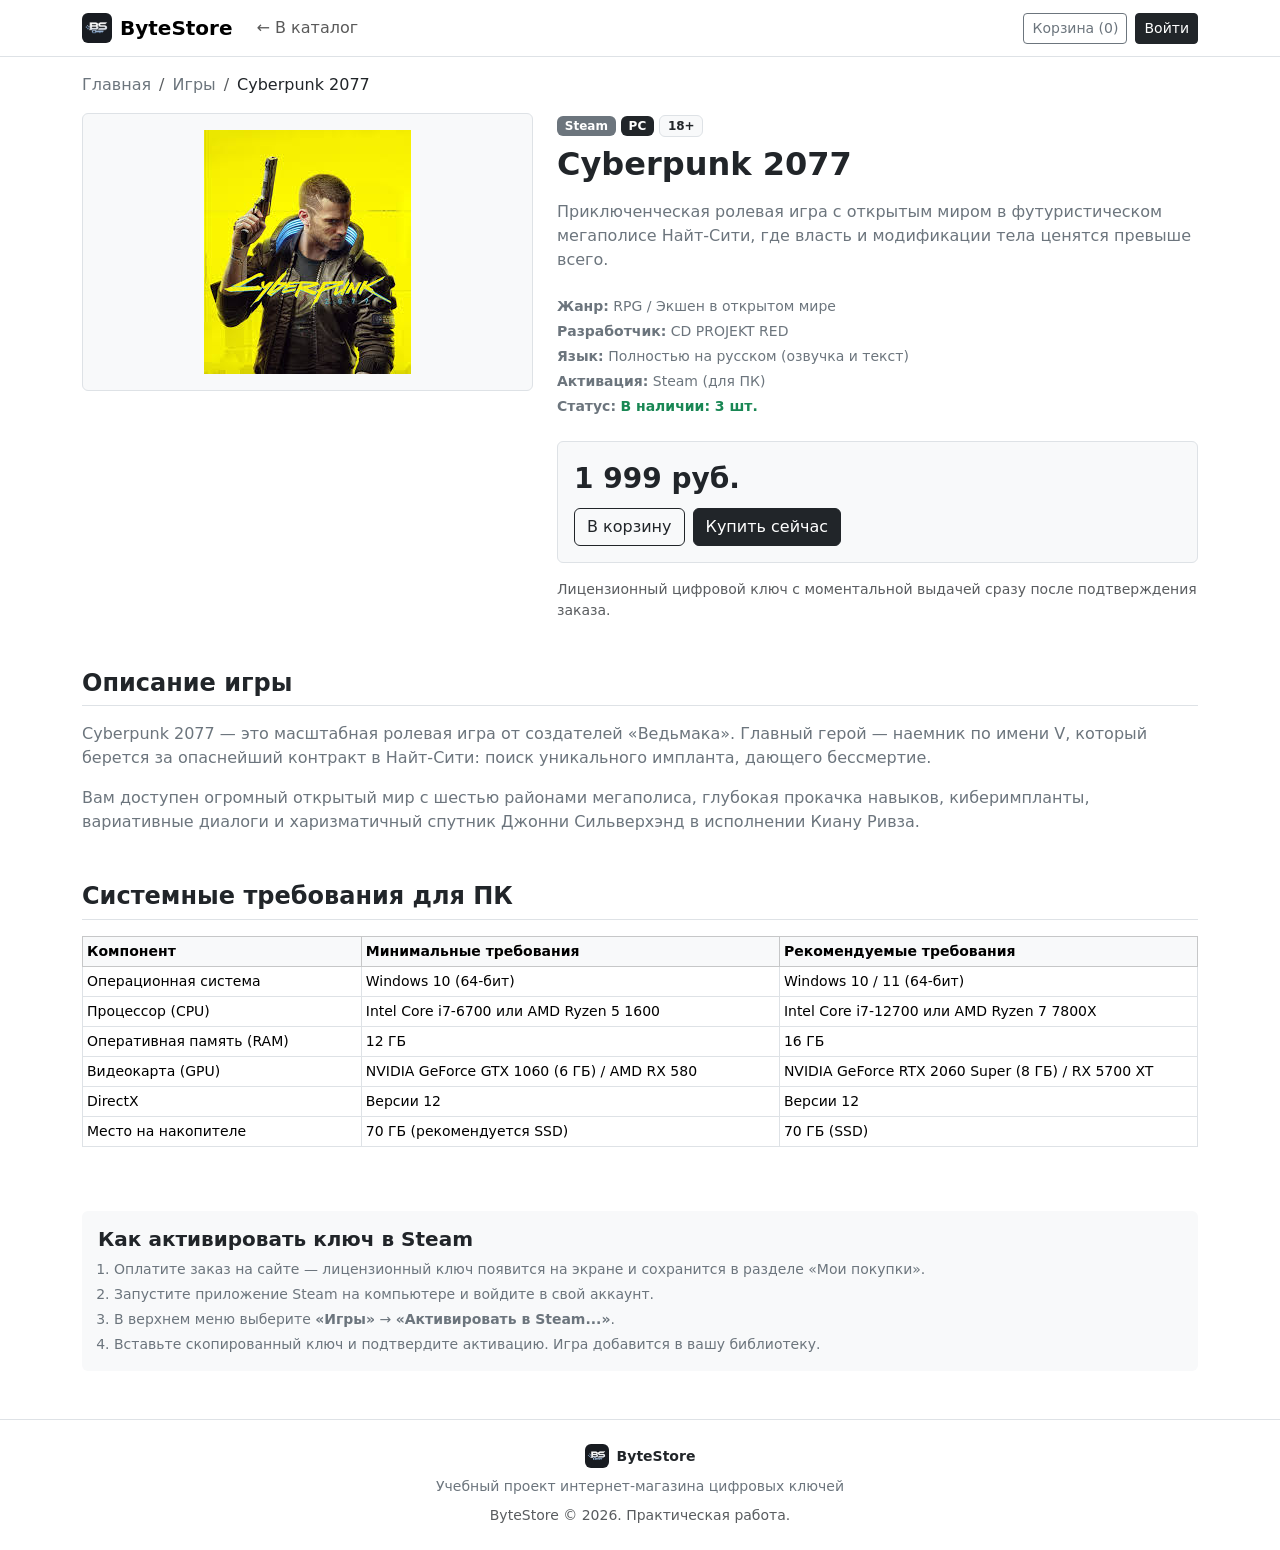
==== commit 06934608: "ByteStore" ====
--- a/cyberpunk.html
+++ b/cyberpunk.html
@@ -5,11 +5,10 @@
     <meta name="viewport" content="width=device-width, initial-scale=1.0">
     <title>Cyberpunk 2077 — Купить ключ | ByteStore</title>
     <link rel="icon" type="image/png" href="img/ByteStore.png">
-    <link href="https://api.fontshare.com/v2/css?f[]=satoshi@700,500,400&display=swap" rel="stylesheet">
     <link href="https://cdn.jsdelivr.net/npm/bootstrap@5.3.3/dist/css/bootstrap.min.css" rel="stylesheet">
     <style>
         body {
-            font-family: 'Satoshi', sans-serif;
+            font-family: system-ui, -apple-system, "Segoe UI", Roboto, "Helvetica Neue", Arial, sans-serif;
             background-color: #fff;
             color: #212529;
         }
@@ -276,6 +275,49 @@
         </div>
     </div>
 
+    <!-- модальное окно добавления ключей -->
+    <div class="modal fade" id="adminModal" tabindex="-1">
+        <div class="modal-dialog modal-dialog-centered">
+            <div class="modal-content">
+                <div class="modal-header">
+                    <h5 class="modal-title fw-bold">Пополнение склада ключей</h5>
+                    <button type="button" class="btn-close" data-bs-dismiss="modal"></button>
+                </div>
+                <div class="modal-body">
+                    <form id="adminKeyForm">
+                        <div class="mb-3">
+                            <label class="form-label small text-secondary">Выберите товар</label>
+                            <select class="form-select form-select-sm" id="adminProductSelect">
+                                <option value="1" selected>Cyberpunk 2077</option>
+                                <option value="2">Elden Ring</option>
+                                <option value="3">Windows 11 Pro</option>
+                                <option value="4">Grand Theft Auto V</option>
+                                <option value="5">Red Dead Redemption 2</option>
+                                <option value="6">Microsoft Office 2024</option>
+                                <option value="7">The Witcher 3: Wild Hunt</option>
+                                <option value="8">Forza Horizon 6</option>
+                                <option value="9">Hogwarts Legacy</option>
+                                <option value="10">Forza Horizon 5</option>
+                                <option value="11">Adobe Photoshop 2024</option>
+                                <option value="12">Подарочная карта Steam (1000 руб.)</option>
+                            </select>
+                        </div>
+                        <div class="mb-3">
+                            <label class="form-label small text-secondary">Код лицензионного ключа</label>
+                            <div class="input-group input-group-sm">
+                                <input type="text" class="form-control font-monospace" id="adminKeyCode" placeholder="XXXX-XXXX-XXXX-XXXX" required>
+                                <button class="btn btn-outline-secondary" type="button" id="adminGenKeyBtn">Сгенерировать</button>
+                            </div>
+                        </div>
+                        <div id="adminSuccess" class="alert alert-success py-2 small d-none"></div>
+                        <div id="adminError" class="alert alert-danger py-2 small d-none"></div>
+                        <button type="submit" class="btn btn-dark btn-sm w-100" id="adminSubmitBtn">Добавить ключ в базу данных</button>
+                    </form>
+                </div>
+            </div>
+        </div>
+    </div>
+
     <!-- подвал -->
     <footer id="contacts" class="bg-white border-top py-4 text-secondary small mt-auto">
         <div class="container text-center">
@@ -289,7 +331,7 @@
     </footer>
 
     <script src="https://cdn.jsdelivr.net/npm/bootstrap@5.3.3/dist/js/bootstrap.bundle.min.js"></script>
-    <script src="app.js?v=8"></script>
+    <script src="app.js?v=9"></script>
     <script>
         document.getElementById('buyInstantBtn')?.addEventListener('click', () => {
             addToCart('1', 'Cyberpunk 2077', 1999);
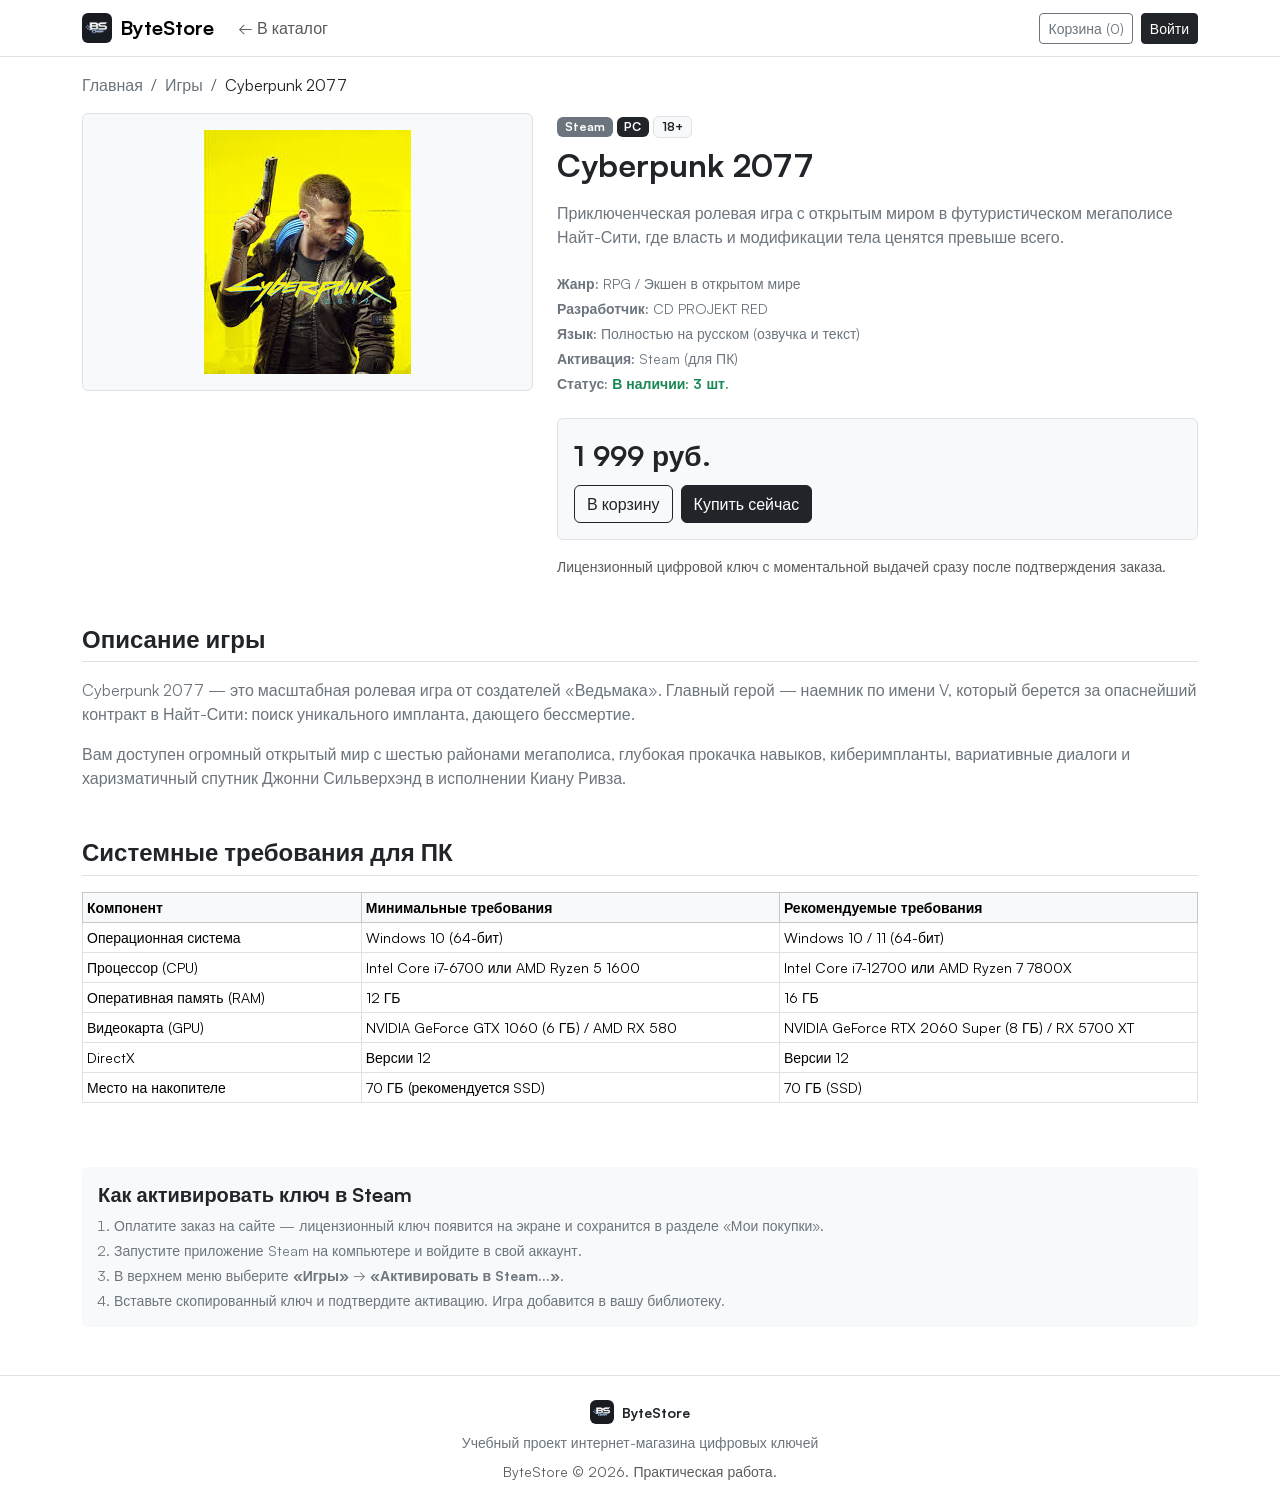
==== commit ae9271a7: "ByteStore" ====
--- a/cyberpunk.html
+++ b/cyberpunk.html
@@ -5,10 +5,11 @@
     <meta name="viewport" content="width=device-width, initial-scale=1.0">
     <title>Cyberpunk 2077 — Купить ключ | ByteStore</title>
     <link rel="icon" type="image/png" href="img/ByteStore.png">
+    <link href="/fonts/satoshi.css" rel="stylesheet">
     <link href="https://cdn.jsdelivr.net/npm/bootstrap@5.3.3/dist/css/bootstrap.min.css" rel="stylesheet">
     <style>
         body {
-            font-family: system-ui, -apple-system, "Segoe UI", Roboto, "Helvetica Neue", Arial, sans-serif;
+            font-family: 'Satoshi', sans-serif;
             background-color: #fff;
             color: #212529;
         }
--- a/fonts/satoshi.css
+++ b/fonts/satoshi.css
@@ -0,0 +1,31 @@
+@font-face {
+    font-family: 'Satoshi';
+    src: url('satoshi-400.woff2') format('woff2');
+    font-weight: 400;
+    font-style: normal;
+    font-display: swap;
+}
+
+@font-face {
+    font-family: 'Satoshi';
+    src: url('satoshi-500.woff2') format('woff2');
+    font-weight: 500;
+    font-style: normal;
+    font-display: swap;
+}
+
+@font-face {
+    font-family: 'Satoshi';
+    src: url('satoshi-700.woff2') format('woff2');
+    font-weight: 700;
+    font-style: normal;
+    font-display: swap;
+}
+
+@font-face {
+    font-family: 'Satoshi';
+    src: url('satoshi-900.woff2') format('woff2');
+    font-weight: 900;
+    font-style: normal;
+    font-display: swap;
+}
